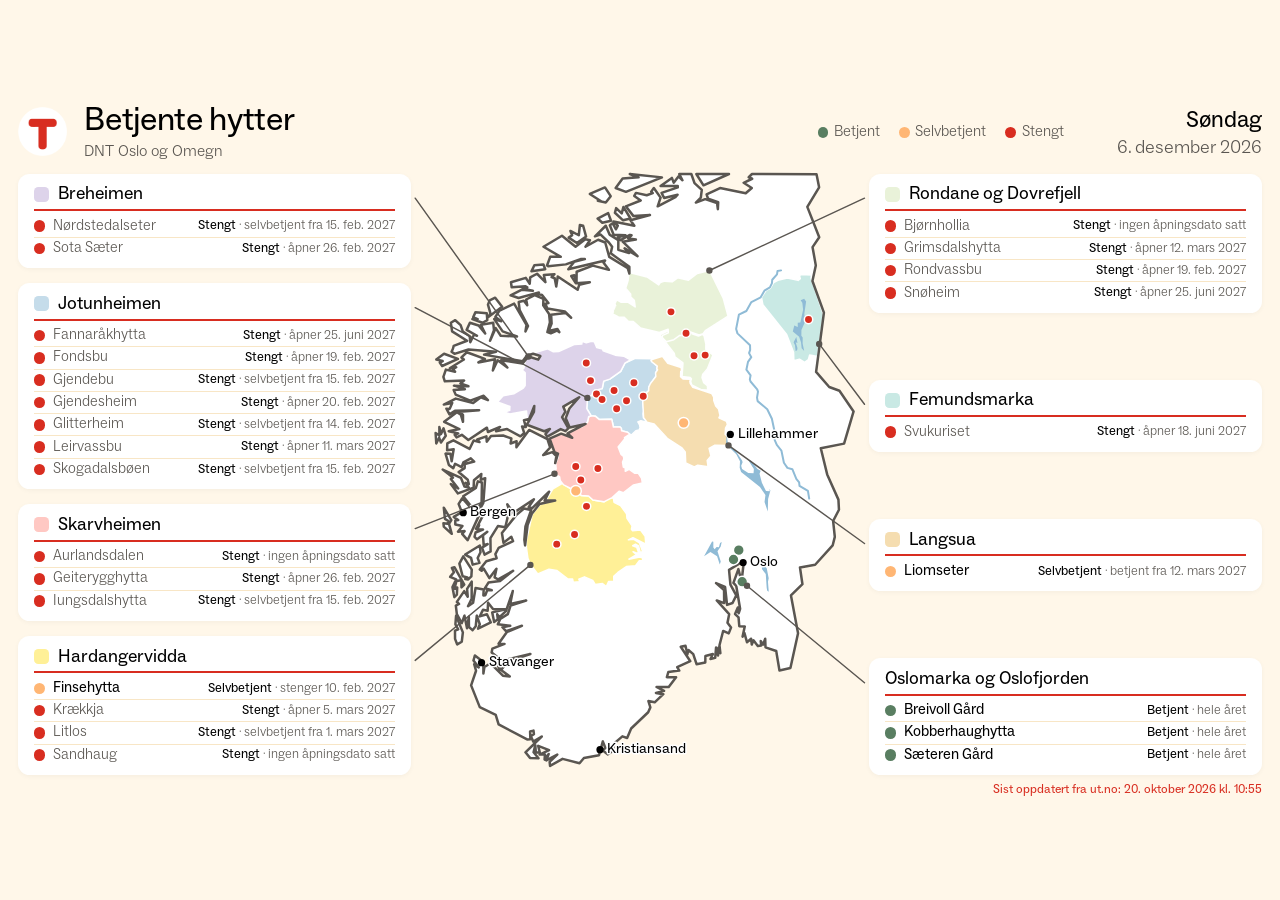
==== betjente.html @ 59d694d8 "Legg inn infoskjermen fra dntoslo/legatet-infoskjerm Kopi av main i originalrepoet, med fersk data.j" ====
<!DOCTYPE html>
<html lang="nb">
<head>
  <meta charset="utf-8">
  <meta name="viewport" content="width=device-width, initial-scale=1">
  <meta http-equiv="Cache-Control" content="no-cache, no-store, must-revalidate">
  <title>Betjente hytter, DNT Oslo og Omegn</title>
  <link rel="icon" href="assets/dnt-logo.png">
  <!-- Versjonsnummeret i lenkene bumpes ved endringer, så TV-en ikke bruker gammel CSS/JS fra cache.
       Samme tall i betjente.html, selvbetjente.html og oslomarka.html. -->
  <link rel="stylesheet" href="assets/style.css?v=11">
</head>
<!-- data-side velger konfigurasjonen for denne sida i SIDER i assets/app.js. -->
<body data-side="betjente">
<div class="skjerm">
  <header class="topp">
    <img class="logo" src="assets/dnt-logo.png" alt="DNT">
    <div class="tittel">
      <h1>Betjente hytter</h1>
      <p class="undertittel">DNT Oslo og Omegn</p>
    </div>
    <div class="forklaring">
      <span><i class="prikk betjent"></i>Betjent</span>
      <span><i class="prikk selvbetjent"></i>Selvbetjent</span>
      <span><i class="prikk stengt"></i>Stengt</span>
    </div>
    <div class="idag" id="idag"></div>
  </header>

  <main class="kartflate" id="kartflate" aria-live="polite">
    <p class="laster">Henter åpningstider …</p>
  </main>

  <div class="oppdatert" id="oppdatert"></div>
</div>

  <script src="assets/app.js?v=11"></script>
</body>
</html>
---- assets/style.css ----
/* DNT-profil: farger fra DNTs visuelle identitet. Lyse, varme flater,
   sort tekst, DNT Rød kun som aksent.

   Alt innhold ligger i .skjerm, en fast 16:9-flate som alltid får plass i
   vinduet og sentreres. Størrelser bruker rem, der 1 rem er 1 % av flatens
   høyde (satt som font-size på html), så layouten ser lik ut på en TV, i et
   smalt vindu og i et stående vindu. Skjermen kjører Tizen 7.0 med
   Chromium 94, som ikke kan cqh, dvh eller container-type. Nyere CSS må
   derfor ha en enkel fallback foran seg i kaskaden.

   Flaten har tre kolonner: områdekort til venstre, kartet av Sør-Norge i
   midten, områdekort til høyre. Områdefargene settes av app.js som --farge
   på kortet og på polygonet, ut fra tabellen FARGER der. */

@font-face {
  font-family: "ABC Social";
  src: url("fonts/ABCSocial-Regular.otf") format("opentype");
  font-weight: 400;
  font-display: swap;
}
@font-face {
  font-family: "ABC Social";
  src: url("fonts/ABCSocial-Light.otf") format("opentype");
  font-weight: 300;
  font-display: swap;
}

:root {
  --lys-beige: #FFF7E9;
  --moerk-beige: #F8E6C6;
  --blaa: #C5DCEA;
  --lys-groenn: #E9F2D9;
  --moerk-groenn: #597E61;
  --hvit: #FFFFFF;
  --dnt-roed: #D82D20;
  --gul: #FFF097;
  --oransje: #FFB674;
  --lys-roed: #FFC8C3;
  --sort: #000000;
  --graa: #5a5651;
  --vann: #8FBBD6;       /* innsjøer og elver på kartet */

  --font: "ABC Social", system-ui, -apple-system, "Segoe UI", Roboto, sans-serif;
}

* { box-sizing: border-box; }

/* 1 rem er 1 % av flatens høyde. Første linje holder på en liggende 16:9-TV,
   den andre tar over i smale og stående vinduer der nettleseren kan min(). */
html {
  font-size: 1vh;
  font-size: min(1vh, calc(100vw * 9 / 16 / 100));
}

html, body {
  margin: 0;
  height: 100%;
  overflow: hidden;
  background: var(--lys-beige);
  color: var(--sort);
  font-family: var(--font);
  font-weight: 300;
}

body {
  display: flex;
  align-items: center;
  justify-content: center;
  height: 100vh;
  width: 100vw;
}

/* Fast 16:9-flate som fyller vinduet så langt formatet tillater. De to første
   linjene er fallback for nettlesere uten min(). */
.skjerm {
  --marg: 1.8rem;
  width: 100vw;
  height: 100vh;
  width: min(100vw, calc(100vh * 16 / 9));
  height: min(100vh, calc(100vw * 9 / 16));
  display: flex;
  flex-direction: column;
  padding: var(--marg) calc(var(--marg) * 1.4);
  gap: var(--marg);
  overflow: hidden;
}

/* Toppen: logo, tittel, legende og dato på én linje. */
.topp {
  display: flex;
  align-items: center;
  gap: 2.4rem;
  flex: 0 0 auto;
}
.logo {
  height: 6.8rem;
  width: 6.8rem;
  object-fit: contain;
}
.tittel h1 {
  margin: 0;
  font-weight: 400;
  font-size: 4.6rem;
  line-height: 1.05;
  letter-spacing: -0.01em;
}
.undertittel {
  margin: 0.4rem 0 0;
  font-size: 2.2rem;
  color: var(--graa);
}
.forklaring {
  margin-left: auto;
  display: flex;
  gap: 2.6rem;
  font-size: 2.1rem;
  color: var(--graa);
}
.forklaring .prikk {
  width: 1.5rem;
  height: 1.5rem;
  margin-right: 0.8rem;
}
.idag {
  margin-left: 5rem;
  text-align: right;
  font-size: 2.6rem;
  color: var(--graa);
}
.idag strong {
  display: block;
  font-weight: 400;
  color: var(--sort);
  font-size: 3.2rem;
}

/* «Sist oppdatert» som en stille linje helt nederst til høyre. */
.oppdatert {
  flex: 0 0 auto;
  margin-top: calc(var(--marg) * -0.55);
  text-align: right;
  font-size: 1.7rem;
  color: var(--graa);
}
.oppdatert.gammel {
  color: var(--dnt-roed);
  font-weight: 400;
}

/* Tre kolonner: kort, kart, kort. Kartkolonnen er bred nok til at et kart
   på ca. 85 % av flatens høyde får plass uten luft på sidene. */
.kartflate {
  position: relative;          /* for streklaget */
  flex: 1 1 auto;
  min-height: 0;
  display: grid;
  grid-template-columns: minmax(0, 1fr) 60rem minmax(0, 1fr);
  gap: var(--marg);
}
.laster, .feil {
  grid-column: 1 / -1;
  align-self: center;
  text-align: center;
  font-size: 3rem;
  color: var(--graa);
}

/* Kortene har høyde etter innholdet, så avstanden mellom radene er lik i
   alle kort. Ledig plass i kolonnen legges mellom kortene. */
.kolonne {
  display: flex;
  flex-direction: column;
  justify-content: space-between;
  gap: var(--marg);
  min-height: 0;
}

/* Områdekort */
.kort {
  flex: 0 0 auto;
  background: var(--hvit);
  border-radius: 1.6rem;
  padding: 1.5rem 2.2rem 1.3rem;
  display: flex;
  flex-direction: column;
  box-shadow: 0 0.2rem 0.8rem rgba(0, 0, 0, 0.04);
}
.kort h2 {
  display: flex;
  align-items: center;
  gap: 1.2rem;
  margin: 0 0 0.6rem;
  padding-bottom: 0.7rem;
  font-weight: 400;
  font-size: 2.5rem;
  line-height: 1.1;
  border-bottom: 0.3rem solid var(--dnt-roed);
}
/* Fargemarkør som binder kortet til området på kartet. */
.kort h2::before {
  content: "";
  flex: 0 0 auto;
  width: 2.1rem;
  height: 2.1rem;
  border-radius: 0.6rem;
  background: var(--farge, var(--moerk-beige));
}
.kort.uten-farge h2::before {
  display: none;
}
.kort ul {
  list-style: none;
  margin: 0;
  padding: 0;
  display: flex;
  flex-direction: column;
}
/* Radpolstringen er 0.3rem på alle sidene. Med 0.4rem var venstre kolonne på
   side 1 (16 hytter i fire kort) 21 px høyere enn plassen sin ved 1920 x 1080,
   usynlig fordi kolonnen ikke klipper, men én hytte til hadde veltet layouten. */
.hytte {
  display: grid;
  grid-template-columns: auto auto minmax(0, 1fr);
  align-items: center;
  gap: 1.1rem;
  padding: 0.3rem 0;
  font-size: 2.05rem;
  line-height: 1.15;
}
.hytte + .hytte {
  border-top: 1px solid var(--moerk-beige);
}
.hytte .navn {
  font-weight: 400;
  white-space: nowrap;
}
.hytte .status {
  text-align: right;
  color: var(--graa);
  font-size: 1.8rem;
  line-height: 1.2;
}
.hytte .status .niva {
  color: var(--sort);
  font-weight: 400;
}
.hytte .status .snart {
  color: var(--dnt-roed);
  font-weight: 400;
}
.hytte.stengt .navn { color: var(--graa); font-weight: 300; }

/* Statusprikk i listene og legenden */
.prikk {
  display: inline-block;
  width: 1.6rem;
  height: 1.6rem;
  border-radius: 50%;
  flex: 0 0 auto;
  vertical-align: middle;
}
.prikk.betjent { background: var(--moerk-groenn); }
.prikk.selvbetjent { background: var(--oransje); }
.prikk.stengt { background: var(--dnt-roed); }
.prikk.ukjent { background: var(--graa); }

/* Kartet */
.kart {
  min-height: 0;
  display: flex;
  align-items: center;
  justify-content: center;
}
.kart svg {
  width: 100%;
  height: 100%;
  display: block;
  overflow: visible;
}
.kart .laster,
.kart .feil {
  font-size: 2.4rem;
}

/* Tegnet uttrykk: hvit landflate mot beige bakgrunn med tynn mørk strek langs
   kysten (Sør-Norge), eller mot blå sjø uten strek (Oslomarka). Lagene tegnes
   i denne rekkefølgen: hav (bare kart med «hav» i kartfila), land, områder,
   vann, grense (bare kart uten hav), byer, hytter. */
.hav {
  fill: var(--vann);
  stroke: none;
}
.land path {
  fill: var(--hvit);
  stroke: none;
}
.grense path {
  fill: none;
  stroke: var(--graa);
  stroke-width: 2.5;
  stroke-linejoin: round;
  vector-effect: non-scaling-stroke;
}

/* DNT-områdene fra ut.no, fylt i områdets farge. Tynn hvit kant skiller
   områder som grenser til hverandre. */
.omrade {
  fill: var(--farge, var(--moerk-beige));
  stroke: var(--hvit);
  stroke-width: 1.5;
  stroke-linejoin: round;
  vector-effect: non-scaling-stroke;
}

/* Vann i en tydeligere blå enn områdefargene, så Mjøsa ikke forveksles med Jotunheimen. */
.innsjo {
  fill: var(--vann);
  stroke: none;
}
.elv {
  fill: none;
  stroke: var(--vann);
  stroke-width: 2;
  stroke-linecap: round;
  stroke-linejoin: round;
  vector-effect: non-scaling-stroke;
}

/* Byer: prikk og navn med hvit kant rundt bokstavene, så de leses oppå kystlinja. */
.byer circle {
  fill: var(--sort);
}
.byer text {
  font-family: var(--font);
  font-weight: 400;
  font-size: 24px;              /* viewBox-enheter, ca. 2 % av skjermhøyden */
  fill: var(--sort);
  stroke: var(--hvit);
  stroke-width: 5px;
  stroke-linejoin: round;
  paint-order: stroke fill;
  dominant-baseline: middle;
}

/* Hyttene på kartet, farget etter dagens status */
.hyttepunkt {
  stroke: var(--hvit);
  stroke-width: 2.5;
}
.hyttepunkt.betjent { fill: var(--moerk-groenn); }
.hyttepunkt.selvbetjent { fill: var(--oransje); }
.hyttepunkt.stengt { fill: var(--dnt-roed); r: 7; }
.hyttepunkt.ukjent { fill: var(--graa); }

/* Streker fra kort til område, i et lag over hele flaten. */
.streker {
  position: absolute;
  top: 0;
  left: 0;
  width: 100%;
  height: 100%;
  pointer-events: none;
  overflow: visible;
}
.strek {
  stroke: var(--graa);
  stroke-width: 0.2rem;
  stroke-linecap: round;
}
.strekende {
  fill: var(--graa);
}

/* ---------- Side 2: selvbetjente hytter (selvbetjente.html) ---------- */

/* Teller i kortoverskriften («10 hytter · 8 åpne») i listevarianten. */
.kort h2 .teller {
  margin-left: auto;
  font-size: 1.7rem;
  font-weight: 300;
  color: var(--graa);
  white-space: nowrap;
}

/* Listevarianten: alle navn i to spalter fylt kolonnevis, så radene ligger på
   linje på tvers. Mindre skrift enn side 1, fordi venstre kolonne har 30 hytter. */
.kort.liste ul {
  display: grid;
  grid-auto-flow: column;
  grid-template-columns: repeat(2, minmax(0, 1fr));
  column-gap: 2rem;
}
.kort.liste .hytte {
  grid-template-columns: auto minmax(0, 1fr) auto;
  gap: 0.7rem;
  font-size: 1.8rem;
  border-top: 1px solid var(--moerk-beige);
}
.kort.liste .hytte.spaltestart {
  border-top: none;
}
.kort.liste .prikk {
  width: 1.3rem;
  height: 1.3rem;
}
.kort.liste .navn {
  overflow: hidden;
  text-overflow: ellipsis;
}
/* Kort tidsangivelse bak navnet: «til 15. feb.» i grått, «om 3 dager» i rødt. */
.hytte .naar {
  font-size: 1.5rem;
  line-height: 1.2;
  color: var(--graa);
  white-space: nowrap;
  text-align: right;
}
.hytte .naar.snart {
  color: var(--dnt-roed);
  font-weight: 400;
}

/* Bunnlinja på side 2: merknad til venstre, «Sist oppdatert» til høyre. */
.bunn {
  flex: 0 0 auto;
  display: flex;
  justify-content: space-between;
  align-items: baseline;
  gap: 2rem;
  margin-top: calc(var(--marg) * -0.55);
}
.bunn .oppdatert {
  margin-top: 0;
}
.merknad {
  margin: 0;
  font-size: 1.7rem;
  color: var(--graa);
}

/* På side 2 og 3 er selvbetjent og ubetjent den normale åpne tilstanden, ikke
   et redusert tilbud slik det er ved en betjent hytte på side 1. Åpne hytter
   får derfor samme grønne som betjent, og oransje brukes bare på side 1. */
body[data-side="selvbetjente"] .prikk.selvbetjent,
body[data-side="oslomarka"] .prikk.selvbetjent {
  background: var(--moerk-groenn);
}
body[data-side="selvbetjente"] .hyttepunkt.selvbetjent,
body[data-side="oslomarka"] .hyttepunkt.selvbetjent {
  fill: var(--moerk-groenn);
}

/* Mindre hytteprikker på side 2 og 3, med tynnere hvit kant som skiller
   prikker som overlapper. r skal være lik prikkR for disse sidene i app.js. */
body[data-side="selvbetjente"] .hyttepunkt,
body[data-side="oslomarka"] .hyttepunkt {
  stroke-width: 1.5;
}
body[data-side="selvbetjente"] .hyttepunkt.stengt,
body[data-side="oslomarka"] .hyttepunkt.stengt {
  r: 5.5;
}

/* ---------- Side 3: Oslomarka og Oslofjorden (oslomarka.html) ---------- */

/* Navnet skal alltid vises helt. Navnekolonnen får den bredden den trenger,
   og tilleggsteksten til høyre (sengetall, «Betjent», tidsangivelse og
   nøkkelikon) får resten. Blir det for trangt, er det den som skal kortes. */
body[data-side="oslomarka"] .kort.liste .hytte {
  grid-template-columns: auto auto minmax(0, 1fr);
}
body[data-side="oslomarka"] .kort.liste .navn {
  overflow: visible;
  text-overflow: clip;
}
.hytte .meta {
  display: flex;
  align-items: center;
  justify-content: flex-end;
  gap: 0.6rem;
  font-size: 1.5rem;
  line-height: 1.2;
  color: var(--graa);
  white-space: nowrap;
}
.hytte .meta .snart {
  color: var(--dnt-roed);
  font-weight: 400;
}

/* Låsikonene for nøkkeltype (lukket hengelås for egen nøkkel, åpen for ulåst),
   strektegnet i samme grå som teksten. Symbolene ligger i oslomarka.html, og
   legenden i toppen bruker samme klasse. */
.ikon {
  height: 1.7rem;
  width: 1.7rem;
  flex: 0 0 auto;
  stroke: currentColor;
  fill: none;
  stroke-width: 2;
  stroke-linecap: round;
  stroke-linejoin: round;
  vertical-align: middle;
}
.forklaring .ikon {
  height: 2rem;
  width: 2rem;
  margin-right: 0.8rem;
}
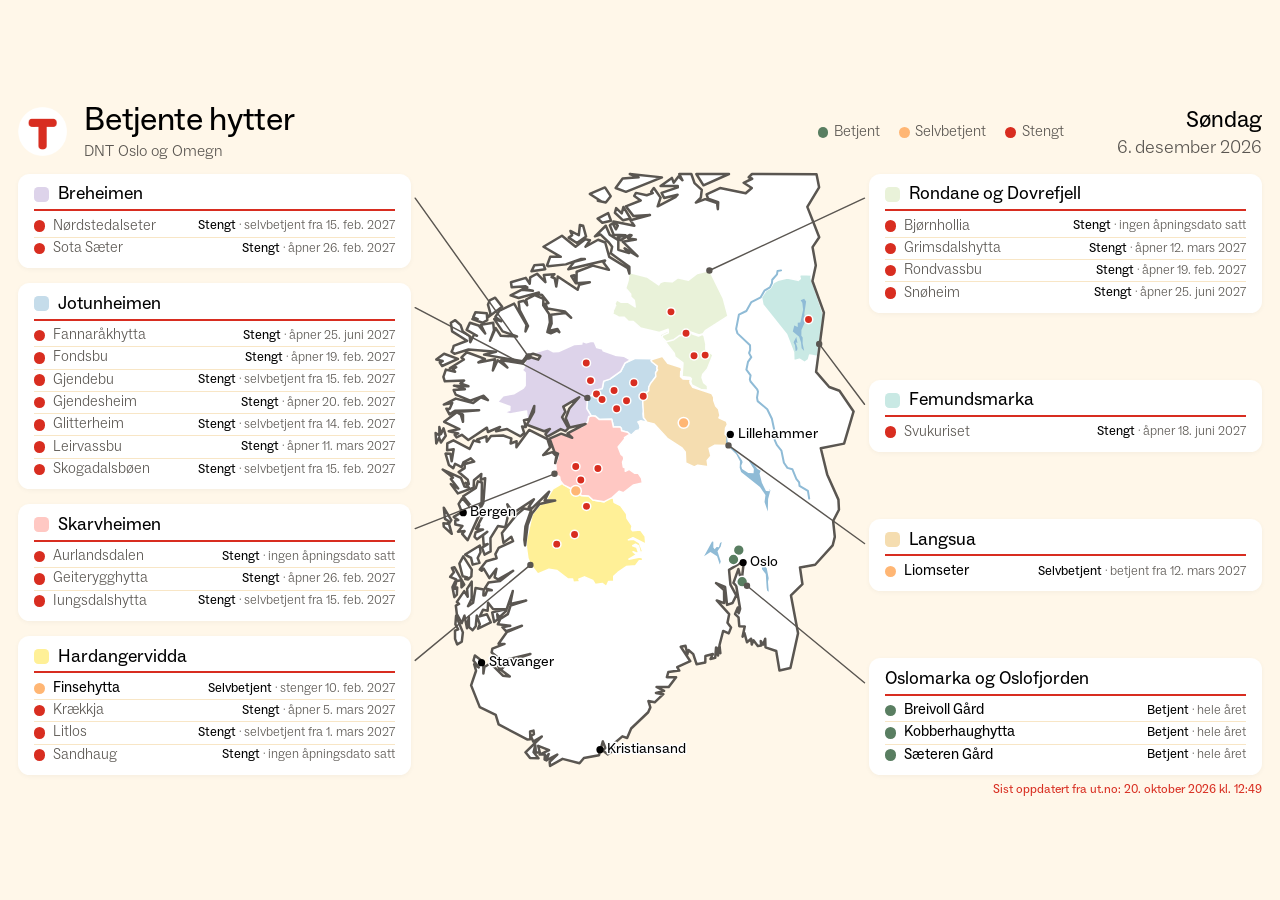
==== commit c8b59c20: "Vei tilbake til hovedsiden fra de tre hyttesidene DNT-logoen er nå lenke til hovedsiden. I tillegg v" ====
--- a/betjente.html
+++ b/betjente.html
@@ -8,13 +8,13 @@
   <link rel="icon" href="assets/dnt-logo.png">
   <!-- Versjonsnummeret i lenkene bumpes ved endringer, så TV-en ikke bruker gammel CSS/JS fra cache.
        Samme tall i betjente.html, selvbetjente.html og oslomarka.html. -->
-  <link rel="stylesheet" href="assets/style.css?v=11">
+  <link rel="stylesheet" href="assets/style.css?v=13">
 </head>
 <!-- data-side velger konfigurasjonen for denne sida i SIDER i assets/app.js. -->
 <body data-side="betjente">
 <div class="skjerm">
   <header class="topp">
-    <img class="logo" src="assets/dnt-logo.png" alt="DNT">
+    <a class="hjem" href="index.html" title="Til hovedsiden"><img class="logo" src="assets/dnt-logo.png" alt="DNT, til hovedsiden"></a>
     <div class="tittel">
       <h1>Betjente hytter</h1>
       <p class="undertittel">DNT Oslo og Omegn</p>
@@ -32,8 +32,15 @@
   </main>
 
   <div class="oppdatert" id="oppdatert"></div>
+
+  <!-- Tilbake til hovedsiden for den som bruker sida med mus. Skjult til musa
+       beveger seg (se app.js), så den aldri står på TV-en. -->
+  <a class="tilbake" href="index.html">
+    <svg class="pil" viewBox="0 0 24 24" aria-hidden="true"><path d="M15 5l-7 7 7 7"/></svg>
+    Alle sider
+  </a>
 </div>
 
-  <script src="assets/app.js?v=11"></script>
+  <script src="assets/app.js?v=13"></script>
 </body>
 </html>
--- a/assets/style.css
+++ b/assets/style.css
@@ -83,6 +83,7 @@
   padding: var(--marg) calc(var(--marg) * 1.4);
   gap: var(--marg);
   overflow: hidden;
+  position: relative;          /* for .tilbake */
 }
 
 /* Toppen: logo, tittel, legende og dato på én linje. */
@@ -93,9 +94,76 @@
   flex: 0 0 auto;
 }
 .logo {
+  display: block;
   height: 6.8rem;
   width: 6.8rem;
   object-fit: contain;
+  transition: transform 0.2s ease;
+}
+/* Logoen er lenke til hovedsiden. Ser ut som før, vokser litt under musa. */
+.hjem {
+  flex: 0 0 auto;
+  border-radius: 50%;
+}
+.hjem:hover .logo {
+  transform: scale(1.05);
+}
+.hjem:focus-visible {
+  outline: 0.3rem solid var(--dnt-roed);
+  outline-offset: 0.3rem;
+}
+
+/* Knappen tilbake til hovedsiden, nederst på midten oppå flaten. Usynlig og
+   uten klikkflate til app.js setter .mus på body når musa beveger seg, og
+   skjules igjen etter litt uten bevegelse. Står så lenge musa er over den eller
+   den har tastaturfokus. Bare opacity og transform, som Chromium 94 kan. */
+.tilbake {
+  position: absolute;
+  left: 50%;
+  bottom: 1.4rem;
+  z-index: 5;
+  display: flex;
+  align-items: center;
+  gap: 0.6rem;
+  padding: 1rem 2.6rem 1rem 1.8rem;
+  border-radius: 3rem;
+  background: var(--hvit);
+  color: var(--sort);
+  font-size: 1.9rem;
+  font-weight: 400;
+  text-decoration: none;
+  box-shadow: 0 0.3rem 1.6rem rgba(0, 0, 0, 0.12);
+  opacity: 0;
+  pointer-events: none;
+  transform: translate(-50%, 1rem);
+  transition: opacity 0.25s ease, transform 0.25s ease;
+}
+body.mus .tilbake,
+.tilbake:hover,
+.tilbake:focus-visible {
+  opacity: 1;
+  pointer-events: auto;
+  transform: translate(-50%, 0);
+}
+.tilbake:focus-visible {
+  outline: 0.3rem solid var(--dnt-roed);
+  outline-offset: 0.3rem;
+}
+.tilbake .pil {
+  width: 2.2rem;
+  height: 2.2rem;
+  fill: none;
+  stroke: var(--dnt-roed);
+  stroke-width: 2.5;
+  stroke-linecap: round;
+  stroke-linejoin: round;
+  transition: transform 0.2s ease;
+}
+.tilbake:hover .pil {
+  transform: translateX(-0.4rem);
+}
+@media (prefers-reduced-motion: reduce) {
+  .logo, .tilbake, .tilbake .pil { transition: none; }
 }
 .tittel h1 {
   margin: 0;
@@ -487,6 +555,21 @@
   color: var(--dnt-roed);
   font-weight: 400;
 }
+/* Tilleggsteksten får aldri gå inn i navnet. Kolonnen klipper, og teksten
+   kortes med ellipse mens låsikonet står. Sengetall og «Betjent» som ikke får
+   plass, skjules helt av kortMeta() i app.js, så det ikke står «3 se…». */
+.hytte .meta {
+  min-width: 0;
+  overflow: hidden;
+}
+.hytte .meta > span {
+  min-width: 0;
+  overflow: hidden;
+  text-overflow: ellipsis;
+}
+.hytte .meta .skjult {
+  display: none;
+}
 
 /* Låsikonene for nøkkeltype (lukket hengelås for egen nøkkel, åpen for ulåst),
    strektegnet i samme grå som teksten. Symbolene ligger i oslomarka.html, og
